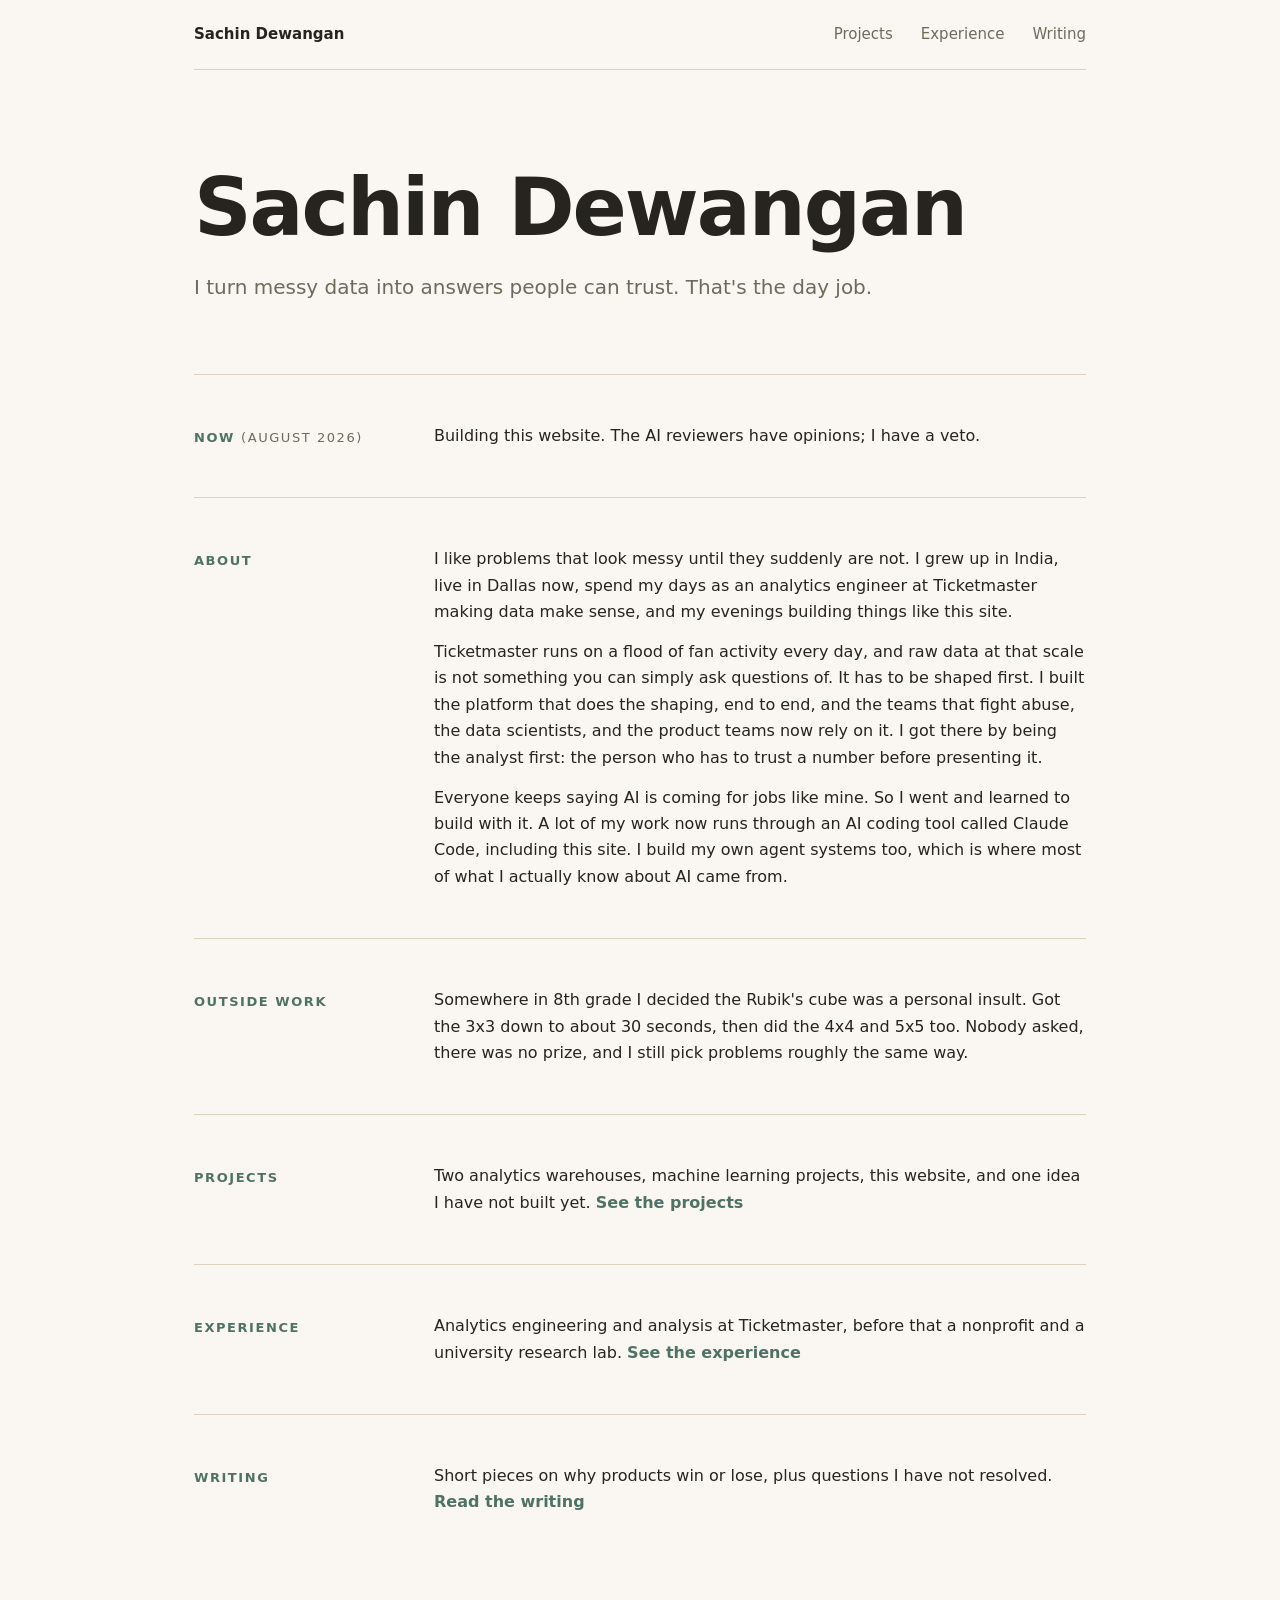
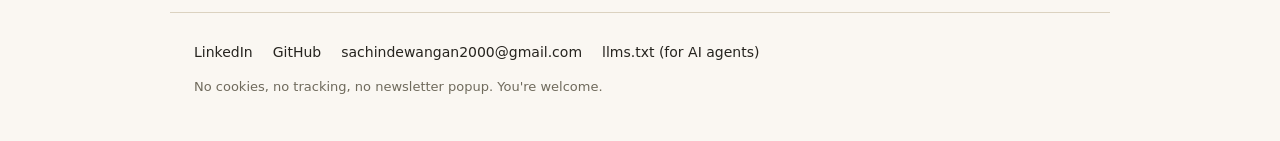
==== index.html @ 965a37d4 "Personal website: hand-written HTML and CSS Four pages, one stylesheet, no frameworks, no build step" ====
<!DOCTYPE html>
<html lang="en">
<head>
  <meta charset="UTF-8">
  <meta name="viewport" content="width=device-width, initial-scale=1.0">
  <title>Sachin Dewangan · Analytics Engineer</title>
  <meta name="description" content="Sachin Dewangan, analytics engineer at Ticketmaster. I turn messy data into answers people can trust. Projects, experience, and writing.">
  <meta property="og:title" content="Sachin Dewangan · Analytics Engineer">
  <meta property="og:description" content="I turn messy data into answers people can trust. Projects, experience, and writing.">
  <meta property="og:type" content="website">
  <meta property="og:url" content="https://sachindew27.github.io/">
  <link rel="canonical" href="https://sachindew27.github.io/">
  <meta name="twitter:card" content="summary">
  <link rel="stylesheet" href="styles/reset.css">
  <link rel="stylesheet" href="styles/variants/swisoft.css">
</head>
<body>

  <header class="site-header">
    <nav class="site-nav" aria-label="main">
      <a class="nav-home" href="index.html">Sachin Dewangan</a>
      <a href="projects.html">Projects</a>
      <a href="experience.html">Experience</a>
      <a href="writing.html">Writing</a>
    </nav>
  </header>

  <main class="page page-home">

    <section class="hero">
      <h1 class="hero-name">Sachin Dewangan</h1>
      <p class="hero-tagline">I turn messy data into answers people can trust.
        That's the day job.</p>
    </section>

    <section class="now">
      <h2>Now <span class="now-date">(August 2026)</span></h2>
      <p>Building this website. The AI reviewers have opinions; I have a veto.</p>
    </section>

    <section class="about">
      <h2>About</h2>
      <div class="front">
        <p>I like problems that look messy until they suddenly are not. I grew up in
          India, live in Dallas now, spend my days as an analytics engineer at
          Ticketmaster making data make sense, and my evenings building things like this
          site.</p>
        <p>Ticketmaster runs on a flood of fan activity every day, and raw data at that
          scale is not something you can simply ask questions of. It has to be shaped
          first. I built the platform that does the shaping, end to end, and the teams
          that fight abuse, the data scientists, and the product teams now rely on it. I
          got there by being the analyst first: the person who has to trust a number
          before presenting it.</p>
        <p>Everyone keeps saying AI is coming for jobs like mine. So I went and learned
          to build with it. A lot of my work now runs through an AI coding tool called
          Claude Code, including this site. I build my own agent systems too, which is
          where most of what I actually know about AI came from.</p>
      </div>
    </section>

    <section class="interests">
      <h2>Outside work</h2>
      <article class="interest cubes">
        <p>Somewhere in 8th grade I decided the Rubik's cube was a personal insult. Got
          the 3x3 down to about 30 seconds, then did the 4x4 and 5x5 too. Nobody asked,
          there was no prize, and I still pick problems roughly the same way.</p>
      </article>
    </section>

    <section class="teaser">
      <h2>Projects</h2>
      <p>Two analytics warehouses, machine learning projects, this website, and one idea
        I have not built yet. <a href="projects.html">See the projects</a></p>
    </section>

    <section class="teaser">
      <h2>Experience</h2>
      <p>Analytics engineering and analysis at Ticketmaster, before that a nonprofit
        and a university research lab. <a href="experience.html">See the experience</a></p>
    </section>

    <section class="teaser">
      <h2>Writing</h2>
      <p>Short pieces on why products win or lose, plus questions I have not resolved.
        <a href="writing.html">Read the writing</a></p>
    </section>

  </main>

  <footer class="site-footer">
    <p class="links">
      <a href="https://linkedin.com/in/sachindewangan" target="_blank" rel="noopener noreferrer">LinkedIn</a>
      <a href="https://github.com/sachindew27" target="_blank" rel="noopener noreferrer">GitHub</a>
      <a href="mailto:sachindewangan2000@gmail.com">sachindewangan2000@gmail.com</a>
      <a href="llms.txt" target="_blank" rel="noopener noreferrer">llms.txt (for AI agents)</a>
    </p>
    <p class="quip">No cookies, no tracking, no newsletter popup. You're welcome.</p>
  </footer>

</body>
</html>
---- styles/variants/swisoft.css ----
:root {
  --paper: #faf7f2;  --ink: #26241f;  --ink-soft: #6f6a5c;  --accent: #4f7267;  --hairline: #dbd2c0;  --panel: #f2ecdf;
  --step-0: 1rem;
  --step-1: 1.25rem;
  --step-3: 1.953rem;

  --font: "Avenir Next", Avenir, "Helvetica Neue", Seravek, system-ui, sans-serif;
}

body {
  font-family: var(--font);
  font-size: var(--step-0);
  line-height: 1.65;
  color: var(--ink);
  background: var(--paper);
}

.page, .site-header, .site-footer {
  max-width: 940px;
  margin-inline: auto;
  padding-inline: 24px;
}

.site-nav {
  display: flex;
  flex-wrap: wrap;
  gap: 28px;
  padding-block: 22px;
  border-bottom: 1px solid var(--hairline);
  font-size: 0.9375rem;
  font-weight: 500;
}
.site-nav a { color: var(--ink-soft); text-decoration: none; transition: color 150ms ease; }
.site-nav a:hover, .site-nav a[aria-current="page"] { color: var(--accent); }
.site-nav .nav-home { color: var(--ink); font-weight: 700; margin-right: auto; }

.hero { padding-block: 96px 72px; }
.hero-name {
  font-size: min(clamp(2.1rem, 7vw, 5rem), calc((100vw - 48px) / 8.6));
  font-weight: 700;
  line-height: 1.04;
  letter-spacing: -0.025em;
  white-space: nowrap;
}
.hero-tagline {
  margin-top: 24px;
  font-size: var(--step-1);
  max-width: 36ch;
  line-height: 1.45;
  color: var(--ink-soft);
}

.page-home section:not(.hero), .card, .projects-head {
  border-top: 1px solid var(--hairline);
  padding-block: 48px;
}
@media (min-width: 640px) {
  .page-home section:not(.hero), .card, .projects-head {
    display: grid;
    grid-template-columns: 200px 1fr;
    column-gap: 40px;
    align-items: start;  }
  .page-home section:not(.hero) > *:not(h2),
  .card > *:not(h2),
  .projects-head > *:not(h1) { grid-column: 2; }
}

.page-home section h2 {
  font-size: 0.8125rem;
  text-transform: uppercase;
  letter-spacing: 0.12em;
  font-weight: 700;
  color: var(--accent);
  padding-top: 4px;
}
.now-date { color: var(--ink-soft); font-weight: 400; }

.page p { max-width: 65ch; }
.page p + p { margin-top: 0.85em; }
.page a { color: var(--accent); text-decoration: none; transition: color 150ms ease; }
.page a:hover { text-decoration: underline; text-underline-offset: 3px; }

.teaser p a { font-weight: 600; white-space: nowrap; }
.writing-list { list-style: none; padding: 0; margin-top: 14px; }
.writing-list li { margin: 8px 0; font-size: var(--step-1); font-weight: 600; }
.writing-intro { color: var(--ink-soft); }

@media (min-width: 640px) {
  .page-experience .card > h2 { grid-column: 2; grid-row: 1; }
  .page-experience .card > .card-status { grid-column: 1; grid-row: 1; padding-top: 6px; }
}
.page-experience .card { padding-block: 40px; }
.page-experience .card h2 { line-height: 1.35; margin-bottom: 10px; }
.page-experience .card-status { line-height: 1.5; margin-bottom: 0; }

.projects-head h1 {
  font-size: var(--step-3);
  font-weight: 700;
  letter-spacing: -0.01em;
}
.projects-intro { color: var(--ink-soft); }
.card h2 { font-size: var(--step-1); font-weight: 700; line-height: 1.3; margin-bottom: 10px; }
.card-status {
  color: var(--ink-soft);
  font-size: 0.8125rem;
  text-transform: uppercase;
  letter-spacing: 0.08em;
  margin-bottom: 12px;
}
.card-status a { color: var(--ink-soft); text-decoration: underline; text-underline-offset: 3px; }
.card-status a:hover { color: var(--accent); }
.cta { font-weight: 600; }

details.depth { margin-top: 20px; }
details.depth summary {
  display: inline-block;
  font-size: 0.8125rem;
  font-weight: 700;
  text-transform: uppercase;
  letter-spacing: 0.1em;
  color: var(--accent);
  list-style: none;
  transition: transform 150ms ease;
}
details.depth summary:hover { transform: translateX(2px); }
details.depth summary::before { content: "+ "; }
details.depth[open] summary::before { content: "\2212 "; }
details.depth[open] {
  background: var(--panel);
  border-radius: 12px;
  padding: 14px 18px 16px;
  margin-top: 6px;
  margin-inline: -18px;
}
details.depth[open] summary { margin-bottom: 10px; }
.stack { color: var(--ink-soft); font-size: 0.9375rem; }

.site-footer {
  border-top: 1px solid var(--hairline);
  margin-top: 48px;
  padding-block: 28px 44px;
  font-size: 0.875rem;
}
.site-footer .links { display: flex; flex-wrap: wrap; gap: 20px; }
.site-footer a { color: var(--ink); text-decoration: none; }
.site-footer a:hover { color: var(--accent); }
.site-footer .quip { color: var(--ink-soft); margin-top: 12px; font-size: 0.8125rem; }

@media (max-width: 639px) {
  .hero { padding-block: 64px 48px; }
  .page-home section:not(.hero), .card, .projects-head { padding-block: 32px; }
  .page-home section h2 { margin-bottom: 12px; }
  .site-nav { gap: 18px; }
  .site-nav .nav-home { flex-basis: 100%; margin-right: 0; }
}
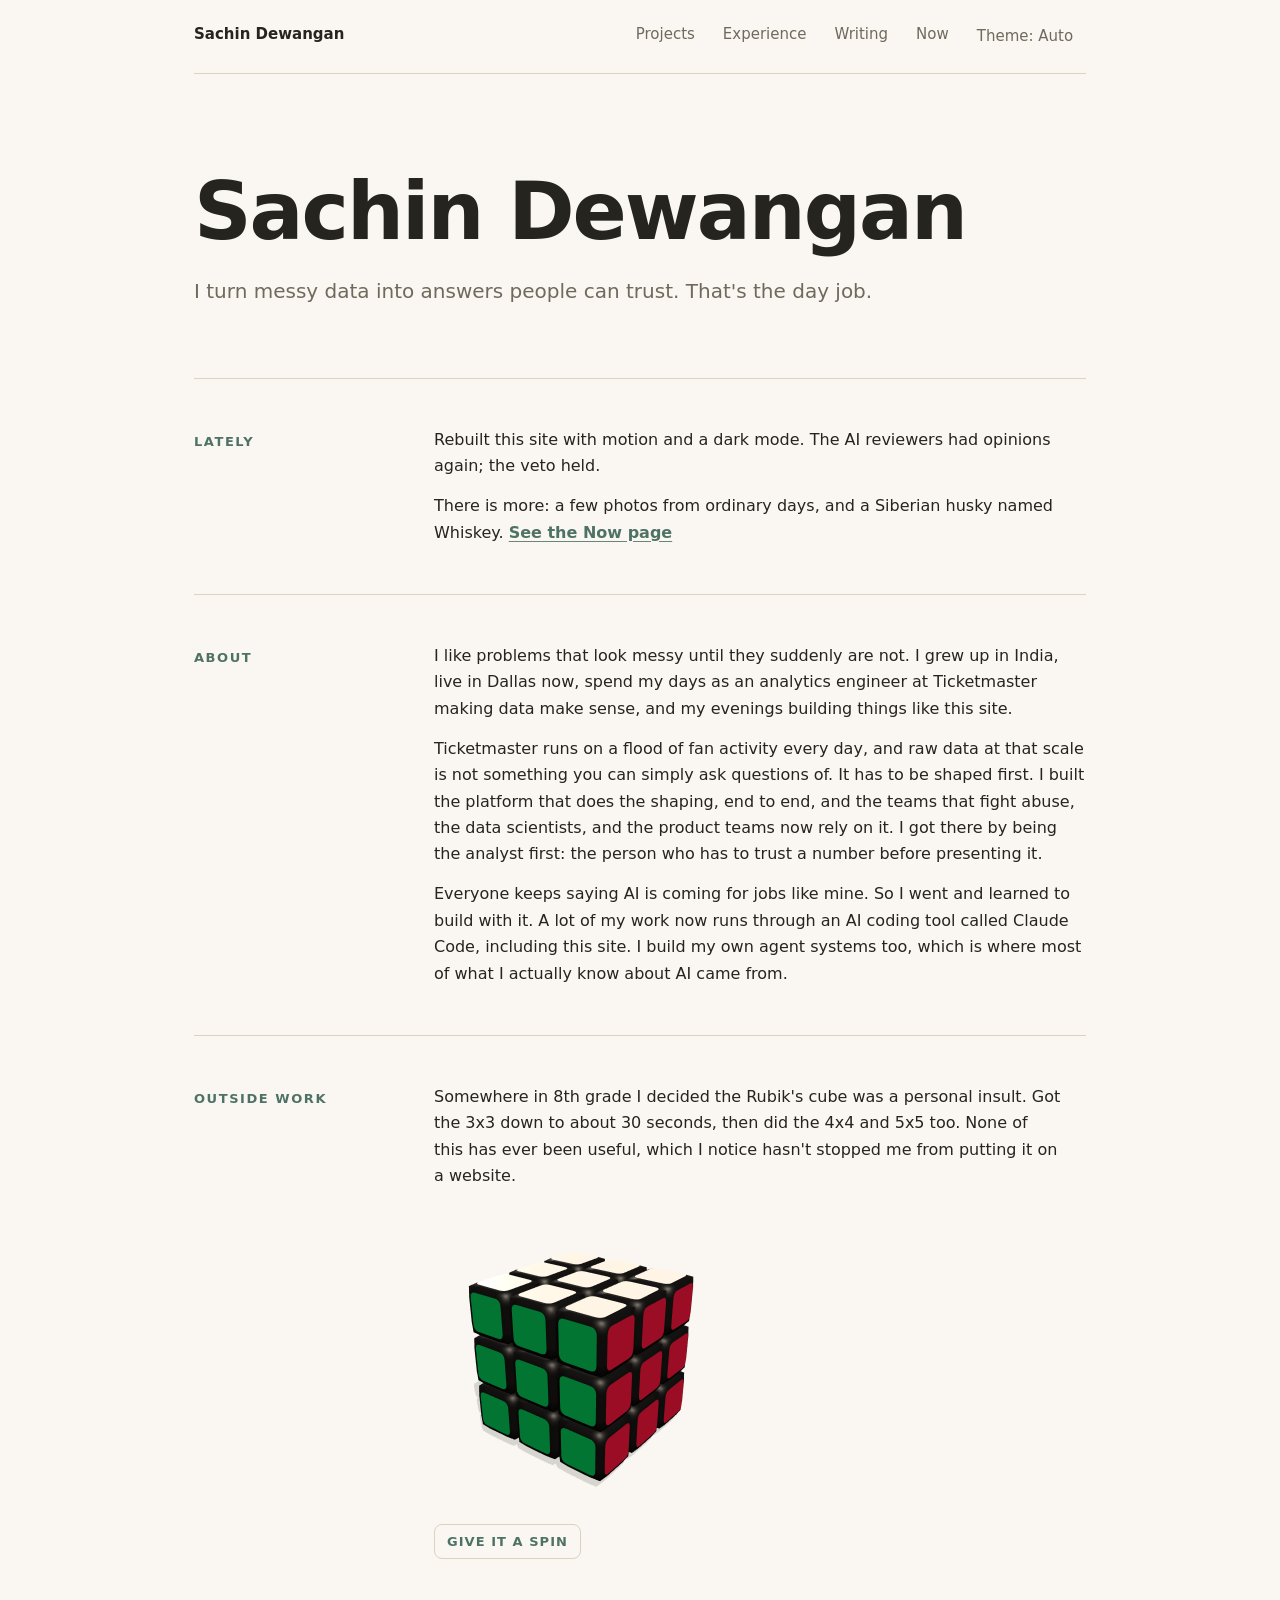
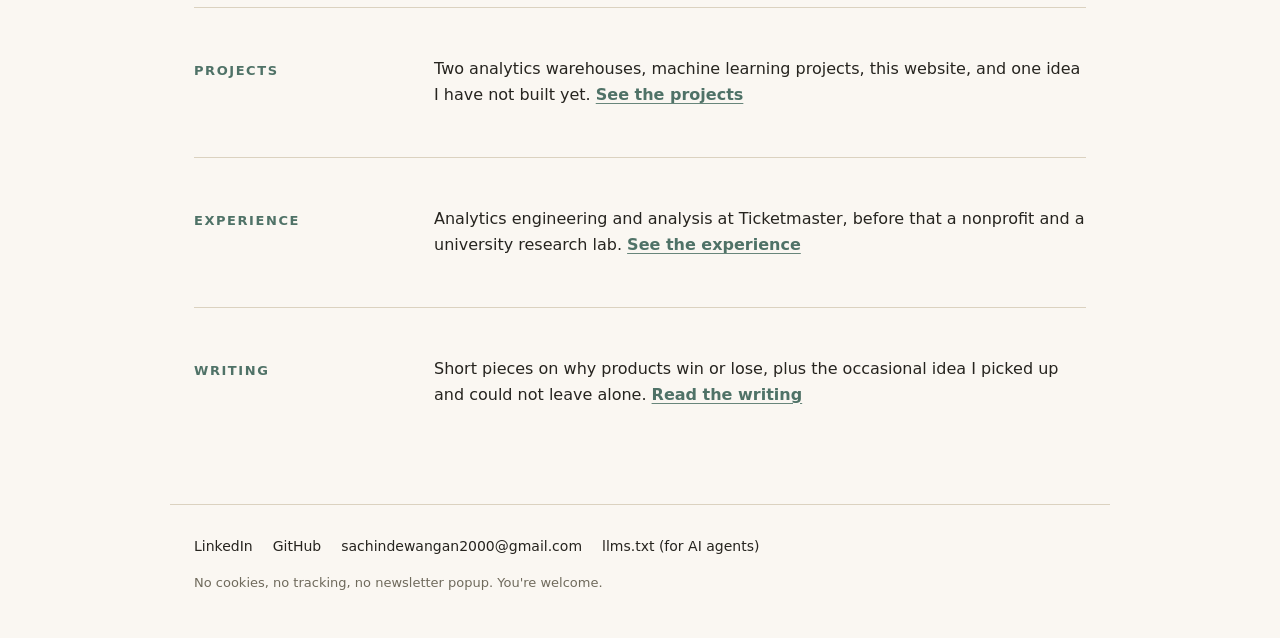
==== commit dd9889d8: "v2: motion, dark mode with a switch, a Now page, one note, and a cube that wakes on request" ====
--- a/index.html
+++ b/index.html
@@ -3,6 +3,7 @@
 <head>
   <meta charset="UTF-8">
   <meta name="viewport" content="width=device-width, initial-scale=1.0">
+  <meta name="color-scheme" content="light dark">
   <title>Sachin Dewangan · Analytics Engineer</title>
   <meta name="description" content="Sachin Dewangan, analytics engineer at Ticketmaster. I turn messy data into answers people can trust. Projects, experience, and writing.">
   <meta property="og:title" content="Sachin Dewangan · Analytics Engineer">
@@ -11,10 +12,20 @@
   <meta property="og:url" content="https://sachindew27.github.io/">
   <link rel="canonical" href="https://sachindew27.github.io/">
   <meta name="twitter:card" content="summary">
+  <script>
+  (function () {
+    try {
+      var t = localStorage.getItem('theme');
+      if (t === 'light' || t === 'dark') document.documentElement.setAttribute('data-theme', t);
+    } catch (e) {}
+  })();
+  </script>
   <link rel="stylesheet" href="styles/reset.css">
   <link rel="stylesheet" href="styles/variants/swisoft.css">
 </head>
 <body>
+
+  <a class="skip-link" href="#main">Skip to content</a>
 
   <header class="site-header">
     <nav class="site-nav" aria-label="main">
@@ -22,10 +33,45 @@
       <a href="projects.html">Projects</a>
       <a href="experience.html">Experience</a>
       <a href="writing.html">Writing</a>
+      <a href="now.html">Now</a>
+      <button class="theme-toggle" type="button" hidden>Theme:&nbsp;<span class="theme-word">Auto</span></button>
     </nav>
+    <span class="visually-hidden" role="status" id="theme-status"></span>
   </header>
 
-  <main class="page page-home">
+  <script>
+  (function () {
+    var doc = document.documentElement;
+    var btn = document.querySelector('.theme-toggle');
+    if (!btn) return;
+    var word = btn.querySelector('.theme-word');
+    var status = document.getElementById('theme-status');
+    function current() {
+      var t = doc.getAttribute('data-theme');
+      return t === 'light' || t === 'dark' ? t : null;
+    }
+    function paint(t) {
+      word.textContent = t === 'dark' ? 'Dark' : t === 'light' ? 'Light' : 'Auto';
+    }
+    function apply(t) {
+      if (t) { doc.setAttribute('data-theme', t); } else { doc.removeAttribute('data-theme'); }
+      try { t ? localStorage.setItem('theme', t) : localStorage.removeItem('theme'); } catch (e) {}
+      paint(t);
+      if (status) status.textContent = 'Theme: ' + (t || 'auto, follows your device');
+    }
+    paint(current());
+    btn.hidden = false;
+    btn.addEventListener('click', function () {
+      var t = current();
+      var dark = matchMedia('(prefers-color-scheme: dark)').matches;
+      var opp = dark ? 'light' : 'dark';
+      var same = dark ? 'dark' : 'light';
+      apply(t === null ? opp : t === opp ? same : null);
+    });
+  })();
+  </script>
+
+  <main id="main" class="page page-home">
 
     <section class="hero">
       <h1 class="hero-name">Sachin Dewangan</h1>
@@ -33,9 +79,12 @@
         That's the day job.</p>
     </section>
 
-    <section class="now">
-      <h2>Now <span class="now-date">(August 2026)</span></h2>
-      <p>Building this website. The AI reviewers have opinions; I have a veto.</p>
+    <section class="now teaser">
+      <h2>Lately</h2>
+      <p>Rebuilt this site with motion and a dark mode. The AI reviewers had opinions
+        again; the veto held.</p>
+      <p>There is more: a few photos from ordinary days, and a Siberian husky
+        named Whiskey. <a href="now.html">See the Now page</a></p>
     </section>
 
     <section class="about">
@@ -62,9 +111,200 @@
       <h2>Outside work</h2>
       <article class="interest cubes">
         <p>Somewhere in 8th grade I decided the Rubik's cube was a personal insult. Got
-          the 3x3 down to about 30 seconds, then did the 4x4 and 5x5 too. Nobody asked,
-          there was no prize, and I still pick problems roughly the same way.</p>
+          the 3x3 down to about 30 seconds, then did the 4x4 and 5x5 too. None of this has ever been useful, which I notice hasn't stopped me from putting it on a website.</p>
+        <div class="cube-slot" id="cube-slot">
+          <img class="cube-poster" src="img/cube-poster.png" width="600" height="600"
+               loading="lazy" decoding="async" alt="">
+        </div>
+        <button class="cube-toggle" id="cube-toggle" type="button" hidden aria-expanded="false" aria-controls="cube-slot">Give it a spin</button>
+        <div class="cube-keys" id="cube-keys" hidden>
+          <div class="cube-keys-row" id="cube-keys-row"></div>
+          <p class="cube-keys-note">Shift reverses a turn. Click a key, press a new
+            one to rebind. <button class="cube-keys-reset" id="cube-keys-reset" type="button">Reset keys</button></p>
+        </div>
       </article>
+
+      <script>
+      (function () {
+        var slot = document.getElementById('cube-slot');
+        var btn = document.getElementById('cube-toggle');
+        if (!slot || !btn) return;
+        var poster = slot.querySelector('.cube-poster');
+        var keysWrap = document.getElementById('cube-keys');
+        var keysRow = document.getElementById('cube-keys-row');
+        var keysReset = document.getElementById('cube-keys-reset');
+        var GROW = 'Give it a spin';
+        var SHRINK = "That's enough cube";
+        var NO_GL = 'The cube needs WebGL 2, and this browser says no';
+        var api = null;
+        var loading = false;
+        var dead = false;
+        var big = false;
+        var listening = null;
+
+        function setBig(want) {
+          big = want;
+          slot.classList.toggle('is-big', big);
+          btn.setAttribute('aria-expanded', big ? 'true' : 'false');
+          btn.textContent = big ? SHRINK : GROW;
+          if (api) { if (big) { api.expand(); slot.focus({ preventScroll: true }); } else { api.collapse(); } }
+        }
+
+        var GLYPHS = { ArrowLeft: '←', ArrowRight: '→', ArrowUp: '↑', ArrowDown: '↓' };
+
+        function keyName(code) {
+          if (code === undefined || code === null) return '?';
+          if (GLYPHS[code]) return GLYPHS[code];
+          return String(code).replace(/^Key/, '').replace(/^Digit/, '');
+        }
+
+        function readBindings(K) {
+          var raw = {};
+          if (typeof K.getBindings === 'function') raw = K.getBindings();
+          else if (typeof K.get === 'function') raw = K.get();
+          var flat = {};
+          Object.keys(raw).forEach(function (k) {
+            var v = raw[k];
+            if (v && typeof v === 'object') {
+              Object.keys(v).forEach(function (id) { flat[id] = v[id]; });
+            } else {
+              flat[k] = v;
+            }
+          });
+          return flat;
+        }
+
+        function actionList(K) {
+          var raw = K.actions;
+          var out = [];
+          if (raw && typeof raw.forEach === 'function') {
+            raw.forEach(function (a) {
+              if (typeof a === 'string') {
+                out.push({ id: a, label: a });
+              } else if (a) {
+                var id = a.id || a.name || a.action;
+                out.push({ id: id, label: a.label || id });
+              }
+            });
+          } else if (raw) {
+            Object.keys(raw).forEach(function (k) {
+              var v = raw[k];
+              out.push({ id: k, label: typeof v === 'string' ? v : (v && v.label) || k });
+            });
+          }
+          return out;
+        }
+
+        function stopListening() {
+          if (listening === null) return;
+          document.removeEventListener('keydown', listening.onKey, true);
+          listening.chip.classList.remove('is-listening');
+          listening.kbd.textContent = listening.prev;
+          listening = null;
+        }
+
+        function flash(chip) {
+          chip.classList.add('is-clash');
+          setTimeout(function () { chip.classList.remove('is-clash'); }, 450);
+        }
+
+        function refocus(id) {
+          var kids = keysRow.children;
+          for (var i = 0; i < kids.length; i++) {
+            if (kids[i].getAttribute('data-action') === id) { kids[i].focus(); return; }
+          }
+        }
+
+        function listen(K, chip, kbd, id) {
+          var again = listening !== null && listening.chip === chip;
+          stopListening();
+          if (again) return;
+          function onKey(e) {
+            if (e.key === 'Tab') { stopListening(); return; }
+            e.preventDefault();
+            e.stopPropagation();
+            if (e.key === 'Escape') { stopListening(); return; }
+            if (e.key === 'Shift' || e.key === 'Control' || e.key === 'Alt' || e.key === 'Meta') return;
+            var accepted = typeof K.set === 'function' ? K.set(id, e.code) : false;
+            if (accepted === false) { flash(chip); return; }
+            stopListening();
+            renderChips(K);
+            refocus(id);
+          }
+          listening = { chip: chip, kbd: kbd, prev: kbd.textContent, onKey: onKey };
+          chip.classList.add('is-listening');
+          kbd.textContent = '...';
+          document.addEventListener('keydown', onKey, true);
+        }
+
+        function renderChips(K) {
+          var bound = readBindings(K);
+          keysRow.replaceChildren();
+          actionList(K).forEach(function (a) {
+            var chip = document.createElement('button');
+            chip.type = 'button';
+            chip.className = 'cube-key';
+            chip.setAttribute('data-action', a.id);
+            var act = document.createElement('span');
+            act.className = 'cube-key-act';
+            act.textContent = a.label;
+            var kbd = document.createElement('kbd');
+            kbd.textContent = keyName(bound[a.id]);
+            chip.append(act, kbd);
+            chip.addEventListener('click', function () { listen(K, chip, kbd, a.id); });
+            keysRow.append(chip);
+          });
+        }
+
+        function showKeys() {
+          var K = api.keys;
+          if (K === undefined || K === null) return;
+          if (actionList(K).length === 0) return;
+          renderChips(K);
+          keysWrap.hidden = false;
+        }
+
+        function boot(res) {
+          loading = false;
+          if (res && res.ok) {
+            api = res;
+            slot.setAttribute('tabindex', '0');
+            slot.setAttribute('role', 'application');
+            slot.setAttribute('aria-label', 'Interactive Rubik\'s cube. Cube keys turn faces, arrow keys spin it, Escape shrinks it.');
+            slot.addEventListener('pointerdown', function () { slot.focus({ preventScroll: true }); });
+            setBig(true);
+            showKeys();
+            slot.focus({ preventScroll: true });
+          } else {
+            dead = true;
+            btn.textContent = NO_GL;
+            btn.disabled = true;
+          }
+        }
+
+        function wake() {
+          if (dead || loading) return;
+          if (api) { setBig(big === false); return; }
+          loading = true;
+          btn.textContent = 'Waking the cube';
+          import('./js/cube.js').then(function (mod) {
+            return mod.initCube(slot);
+          }).then(boot, function () { boot(null); });
+        }
+
+        btn.addEventListener('click', wake);
+        if (poster) poster.addEventListener('click', wake);
+        keysReset.addEventListener('click', function () {
+          stopListening();
+          var K = api === null ? null : api.keys;
+          if (K && typeof K.reset === 'function') { K.reset(); renderChips(K); }
+        });
+        document.addEventListener('keydown', function (e) {
+          if (e.key === 'Escape' && big) setBig(false);
+        });
+        btn.hidden = false;
+      })();
+      </script>
     </section>
 
     <section class="teaser">
@@ -81,7 +321,7 @@
 
     <section class="teaser">
       <h2>Writing</h2>
-      <p>Short pieces on why products win or lose, plus questions I have not resolved.
+      <p>Short pieces on why products win or lose, plus the occasional idea I picked up and could not leave alone.
         <a href="writing.html">Read the writing</a></p>
     </section>
 
--- a/styles/variants/swisoft.css
+++ b/styles/variants/swisoft.css
@@ -1,11 +1,32 @@
 :root {
-  --paper: #faf7f2;  --ink: #26241f;  --ink-soft: #6f6a5c;  --accent: #4f7267;  --hairline: #dbd2c0;  --panel: #f2ecdf;
-  --step-0: 1rem;
-  --step-1: 1.25rem;
-  --step-3: 1.953rem;
+  color-scheme: light dark;
+  --paper: #faf7f2;  --ink: #26241f;  --ink-soft: #6f6a5c;  --accent: #4f7267;  --hairline: #dbd2c0;  --panel: #f2ecdf;  --underline: #4f7267D9;
+  --step--1: 0.8125rem;  --step-0s: 0.9375rem;  --step-0: 1rem;  --step-1: 1.25rem;  --step-3: 1.953rem;
+  --gutter: 24px;
+  --rail: 200px;
+  --rail-gap: 40px;
+  --section-pad: 48px;  --hero-pad: 96px 72px;  --panel-pull: 18px;
+  --ease-out: cubic-bezier(0.25, 0.46, 0.45, 0.94);
 
   --font: "Avenir Next", Avenir, "Helvetica Neue", Seravek, system-ui, sans-serif;
 }
+
+@media (prefers-color-scheme: dark) {
+  :root:not([data-theme="light"]) {
+    --paper: #1C1917;    --ink: #ECE6DA;    --ink-soft: #C9C2B2;    --accent: #7FA294;    --hairline: #332E27;    --panel: #26221C;    --underline: #7FA294D9;  }
+}
+
+:root[data-theme="dark"] {
+  color-scheme: dark;
+  --paper: #1C1917;
+  --ink: #ECE6DA;
+  --ink-soft: #C9C2B2;
+  --accent: #7FA294;
+  --hairline: #332E27;
+  --panel: #26221C;
+  --underline: #7FA294D9;
+}
+:root[data-theme="light"] { color-scheme: light; }
 
 body {
   font-family: var(--font);
@@ -18,7 +39,52 @@
 .page, .site-header, .site-footer {
   max-width: 940px;
   margin-inline: auto;
-  padding-inline: 24px;
+  padding-inline: var(--gutter);
+}
+
+.page p { max-width: 65ch; text-wrap: pretty; }
+.page p + p { margin-top: 0.85em; }
+h1, h2, .hero-tagline { text-wrap: balance; }
+
+.page a {
+  color: var(--accent);
+  text-decoration: none;
+  transition: color 150ms var(--ease-out), text-decoration-color 150ms var(--ease-out);
+}
+.page a:hover { text-decoration: underline; text-underline-offset: 3px; }
+.page p a {
+  text-decoration: underline;
+  text-decoration-color: var(--underline);
+  text-underline-offset: 3px;
+}
+.page p a:hover,
+.page p a:focus-visible { text-decoration-color: var(--accent); }
+
+:focus-visible { outline: 2px solid var(--accent); outline-offset: 3px; }
+
+.visually-hidden,
+.skip-link {
+  position: absolute;
+  width: 1px;
+  height: 1px;
+  overflow: hidden;
+  clip-path: inset(50%);
+  white-space: nowrap;
+}
+.skip-link:focus {
+  width: auto;
+  height: auto;
+  clip-path: none;
+  white-space: normal;
+  top: 8px;
+  left: var(--gutter);
+  z-index: 10;
+  background: var(--ink);
+  color: var(--paper);
+  padding: 8px 14px;
+  border-radius: 8px;
+  font-weight: 600;
+  text-decoration: none;
 }
 
 .site-nav {
@@ -27,14 +93,37 @@
   gap: 28px;
   padding-block: 22px;
   border-bottom: 1px solid var(--hairline);
-  font-size: 0.9375rem;
+  font-size: var(--step-0s);
   font-weight: 500;
 }
-.site-nav a { color: var(--ink-soft); text-decoration: none; transition: color 150ms ease; }
+.site-nav a {
+  color: var(--ink-soft);
+  text-decoration: none;
+  transition: color 150ms var(--ease-out);
+}
 .site-nav a:hover, .site-nav a[aria-current="page"] { color: var(--accent); }
+.site-nav a[aria-current="page"] {
+  text-decoration: underline;
+  text-underline-offset: 3px;
+}
 .site-nav .nav-home { color: var(--ink); font-weight: 700; margin-right: auto; }
 
-.hero { padding-block: 96px 72px; }
+.theme-toggle {
+  background: none;
+  border: 0;
+  padding: 2px 0;
+  color: var(--ink-soft);
+  font-size: var(--step-0s);
+  font-weight: 500;
+  cursor: pointer;
+  transition: color 150ms var(--ease-out);}
+.theme-toggle:hover { color: var(--accent); }
+.theme-toggle .theme-word {
+  display: inline-block;
+  min-inline-size: 5ch;  text-align: left;
+}
+
+.hero { padding-block: var(--hero-pad); }
 .hero-name {
   font-size: min(clamp(2.1rem, 7vw, 5rem), calc((100vw - 48px) / 8.6));
   font-weight: 700;
@@ -50,35 +139,32 @@
   color: var(--ink-soft);
 }
 
-.page-home section:not(.hero), .card, .projects-head {
+.page-home section:not(.hero), .page-now section:not(.projects-head),
+.card, .projects-head {
   border-top: 1px solid var(--hairline);
-  padding-block: 48px;
+  padding-block: var(--section-pad);
 }
 @media (min-width: 640px) {
-  .page-home section:not(.hero), .card, .projects-head {
+  .page-home section:not(.hero), .page-now section:not(.projects-head),
+  .card, .projects-head {
     display: grid;
-    grid-template-columns: 200px 1fr;
-    column-gap: 40px;
+    grid-template-columns: var(--rail) 1fr;
+    column-gap: var(--rail-gap);
     align-items: start;  }
   .page-home section:not(.hero) > *:not(h2),
+  .page-now section:not(.projects-head) > *:not(h2),
   .card > *:not(h2),
-  .projects-head > *:not(h1) { grid-column: 2; }
-}
-
-.page-home section h2 {
-  font-size: 0.8125rem;
+  .projects-head > *:not(h1):not(h2) { grid-column: 2; }
+}
+
+.page-home section h2, .page-now section h2 {
+  font-size: var(--step--1);
   text-transform: uppercase;
   letter-spacing: 0.12em;
   font-weight: 700;
   color: var(--accent);
   padding-top: 4px;
 }
-.now-date { color: var(--ink-soft); font-weight: 400; }
-
-.page p { max-width: 65ch; }
-.page p + p { margin-top: 0.85em; }
-.page a { color: var(--accent); text-decoration: none; transition: color 150ms ease; }
-.page a:hover { text-decoration: underline; text-underline-offset: 3px; }
 
 .teaser p a { font-weight: 600; white-space: nowrap; }
 .writing-list { list-style: none; padding: 0; margin-top: 14px; }
@@ -93,7 +179,8 @@
 .page-experience .card h2 { line-height: 1.35; margin-bottom: 10px; }
 .page-experience .card-status { line-height: 1.5; margin-bottom: 0; }
 
-.projects-head h1 {
+.projects-head h1,
+.projects-head h2 {
   font-size: var(--step-3);
   font-weight: 700;
   letter-spacing: -0.01em;
@@ -102,38 +189,172 @@
 .card h2 { font-size: var(--step-1); font-weight: 700; line-height: 1.3; margin-bottom: 10px; }
 .card-status {
   color: var(--ink-soft);
-  font-size: 0.8125rem;
+  font-size: var(--step--1);
   text-transform: uppercase;
   letter-spacing: 0.08em;
   margin-bottom: 12px;
-}
-.card-status a { color: var(--ink-soft); text-decoration: underline; text-underline-offset: 3px; }
+  font-variant-numeric: tabular-nums;}
+.card-status a {
+  color: var(--ink-soft);
+  text-decoration: underline;
+  text-decoration-color: currentColor;
+  text-underline-offset: 3px;
+  transition: color 150ms var(--ease-out);
+}
 .card-status a:hover { color: var(--accent); }
 .cta { font-weight: 600; }
+
+.piece-back {
+  margin-block: 20px 4px;
+  font-size: var(--step--1);
+  text-transform: uppercase;
+  letter-spacing: 0.1em;
+  font-weight: 700;
+}
+.standfirst {
+  color: var(--ink-soft);
+  font-size: var(--step-1);
+  line-height: 1.45;
+  max-width: 46ch;
+}
+.piece-note {
+  margin-top: 28px;
+  color: var(--ink-soft);
+  font-size: var(--step--1);
+}
+.piece-end { margin-top: 16px; }
 
 details.depth { margin-top: 20px; }
 details.depth summary {
   display: inline-block;
-  font-size: 0.8125rem;
+  font-size: var(--step--1);
   font-weight: 700;
   text-transform: uppercase;
   letter-spacing: 0.1em;
   color: var(--accent);
   list-style: none;
-  transition: transform 150ms ease;
-}
-details.depth summary:hover { transform: translateX(2px); }
+  padding-block: 2px;}
 details.depth summary::before { content: "+ "; }
 details.depth[open] summary::before { content: "\2212 "; }
 details.depth[open] {
   background: var(--panel);
   border-radius: 12px;
-  padding: 14px 18px 16px;
+  padding: 14px var(--panel-pull) 16px;
   margin-top: 6px;
-  margin-inline: -18px;
+  margin-inline: calc(-1 * var(--panel-pull));
 }
 details.depth[open] summary { margin-bottom: 10px; }
-.stack { color: var(--ink-soft); font-size: 0.9375rem; }
+.stack { color: var(--ink-soft); font-size: var(--step-0s); }
+
+details.depth::details-content {
+  opacity: 0;
+  transition: opacity 200ms var(--ease-out),
+              content-visibility 200ms var(--ease-out) allow-discrete;
+}
+details.depth[open]::details-content {
+  opacity: 1;
+  transition: opacity 250ms var(--ease-out),
+              content-visibility 250ms var(--ease-out) allow-discrete;
+}
+
+.cube-slot {
+  position: relative;
+  max-width: 300px;
+  aspect-ratio: 1 / 1;
+  margin-top: 20px;
+  touch-action: pan-y;
+}
+.cube-slot.is-big { max-width: min(80vw, 560px); }
+.cube-slot svg, .cube-slot canvas, .cube-slot img { display: block; width: 100%; height: 100%; }
+.cube-slot:focus-visible {
+  outline: 2px solid var(--accent);
+  outline-offset: 4px;
+  border-radius: 12px;
+}
+@media (prefers-reduced-motion: no-preference) {
+  .cube-slot { transition: max-width 340ms var(--ease-out); }
+}
+
+.cube-toggle {
+  margin-top: 14px;
+  font-size: var(--step--1);
+  font-weight: 700;
+  text-transform: uppercase;
+  letter-spacing: 0.08em;
+  color: var(--accent);
+  background: none;
+  border: 1px solid var(--hairline);
+  border-radius: 8px;
+  padding: 6px 12px;
+  cursor: pointer;
+  transition: border-color 150ms var(--ease-out);
+}
+.cube-toggle:hover { border-color: var(--accent); }
+.cube-toggle:disabled {
+  color: var(--ink-soft);
+  border-color: var(--hairline);
+  cursor: default;
+  text-transform: none;
+  letter-spacing: normal;
+}
+
+.cube-keys { margin-top: 12px; }
+.cube-keys-row { display: flex; flex-wrap: wrap; gap: 8px; }
+.cube-key {
+  display: inline-flex;
+  align-items: baseline;
+  gap: 6px;
+  font-size: var(--step--1);
+  color: var(--ink-soft);
+  background: none;
+  border: 1px solid var(--hairline);
+  border-radius: 8px;
+  padding: 4px 10px;
+  cursor: pointer;
+  transition: border-color 150ms var(--ease-out), color 150ms var(--ease-out),
+              background-color 150ms var(--ease-out);
+}
+.cube-key:hover { border-color: var(--accent); color: var(--accent); }
+.cube-key kbd {
+  font-family: inherit;
+  font-weight: 700;
+  text-transform: uppercase;
+  color: var(--ink);
+}
+.cube-key.is-listening,
+.cube-key.is-listening kbd { color: var(--accent); }
+.cube-key.is-listening { border-color: var(--accent); }
+.cube-key.is-clash { border-color: var(--accent); background: var(--panel); }
+.cube-keys-note {
+  margin-top: 10px;
+  font-size: var(--step--1);
+  color: var(--ink-soft);
+}
+.cube-keys-reset {
+  background: none;
+  border: 0;
+  padding: 2px 0;
+  font-size: var(--step--1);
+  font-weight: 700;
+  text-transform: uppercase;
+  letter-spacing: 0.08em;
+  color: var(--accent);
+  cursor: pointer;
+}
+
+.photo-grid {
+  display: grid;
+  grid-template-columns: 1fr 1fr;
+  gap: 14px;
+  align-items: start;
+}
+.photo-grid .photo-wide { grid-column: 1 / -1; }
+.photo-grid img { width: 100%; height: auto; border-radius: 12px; }
+.photo-grid figcaption {
+  margin-top: 6px;
+  font-size: var(--step--1);
+  color: var(--ink-soft);
+}
 
 .site-footer {
   border-top: 1px solid var(--hairline);
@@ -142,14 +363,36 @@
   font-size: 0.875rem;
 }
 .site-footer .links { display: flex; flex-wrap: wrap; gap: 20px; }
-.site-footer a { color: var(--ink); text-decoration: none; }
+.site-footer a {
+  color: var(--ink);
+  text-decoration: none;
+  padding-block: 2px;  transition: color 150ms var(--ease-out);
+}
 .site-footer a:hover { color: var(--accent); }
-.site-footer .quip { color: var(--ink-soft); margin-top: 12px; font-size: 0.8125rem; }
+.site-footer .quip { color: var(--ink-soft); margin-top: 12px; font-size: var(--step--1); }
+
+@view-transition {
+  navigation: auto;
+}
+
+@media (prefers-reduced-motion: no-preference) {
+
+  .site-header { view-transition-name: site-header; }
+
+  details.depth summary { transition: transform 150ms var(--ease-out); }
+  details.depth summary:hover { transform: translateX(2px); }
+
+  .theme-toggle { transition: color 150ms var(--ease-out), transform 100ms ease-out; }
+  .theme-toggle:active { transform: scale(0.97); }
+}
 
 @media (max-width: 639px) {
-  .hero { padding-block: 64px 48px; }
-  .page-home section:not(.hero), .card, .projects-head { padding-block: 32px; }
-  .page-home section h2 { margin-bottom: 12px; }
+  :root {
+    --section-pad: 32px;
+    --hero-pad: 64px 48px;
+  }
+  .page-home section h2, .page-now section h2 { margin-bottom: 12px; }
   .site-nav { gap: 18px; }
   .site-nav .nav-home { flex-basis: 100%; margin-right: 0; }
-}
+  .photo-grid { grid-template-columns: 1fr; }
+}
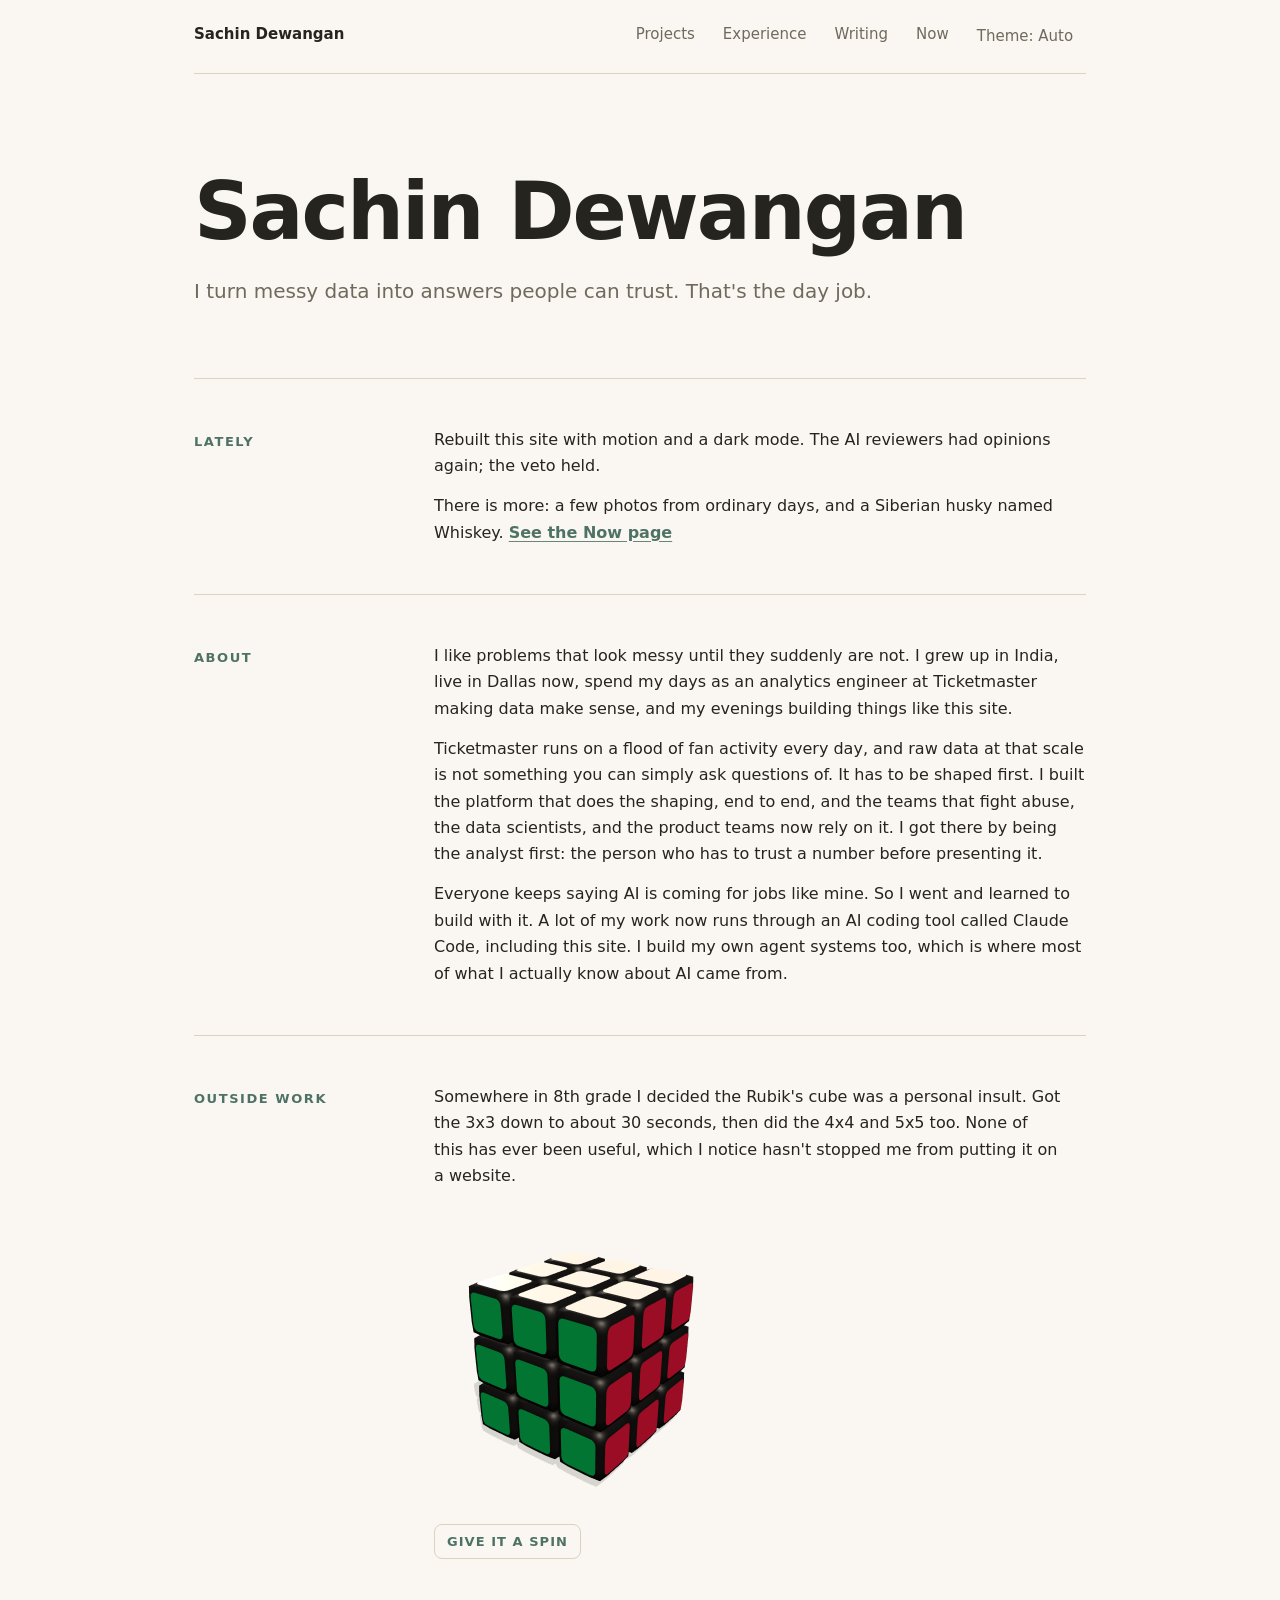
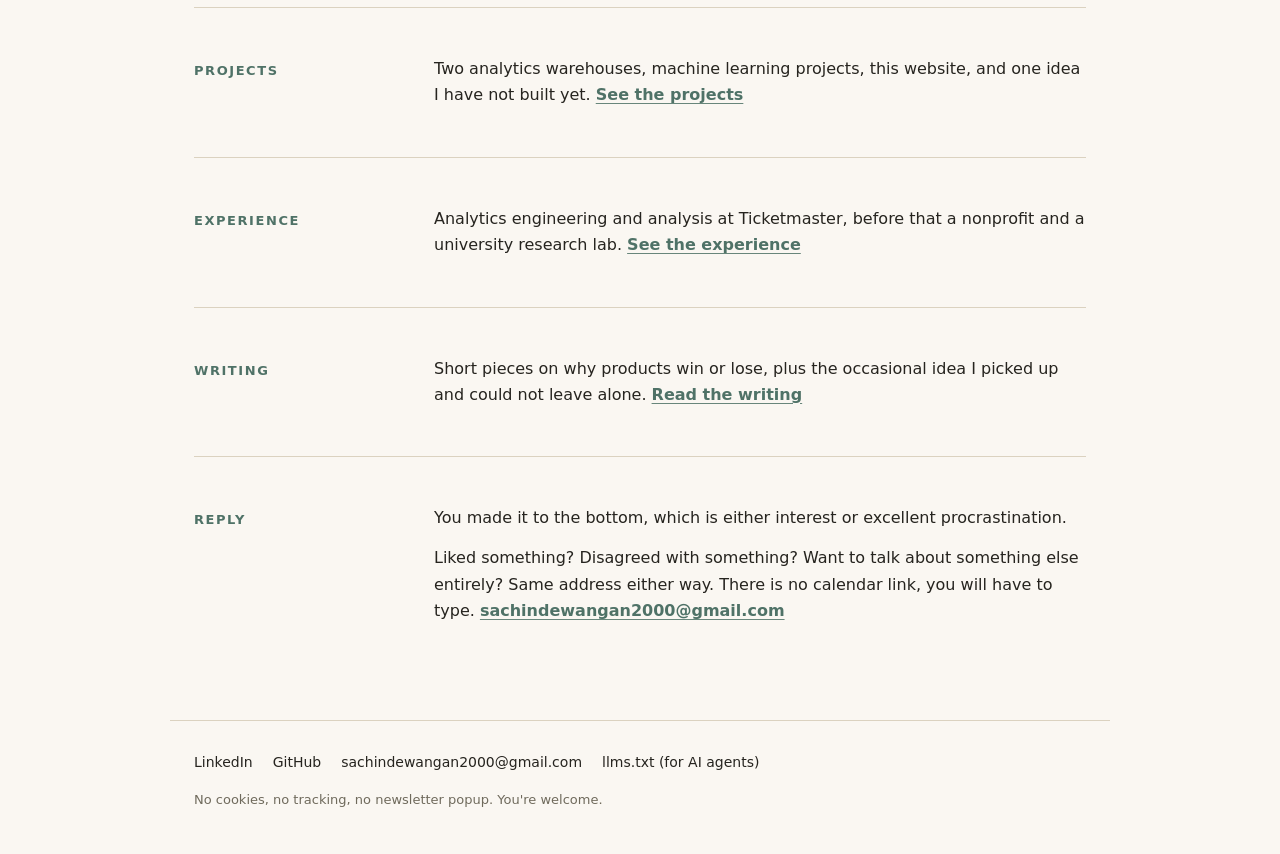
==== commit 5c089973: "Reply: an invitation where the work is, not where the CV is" ====
--- a/index.html
+++ b/index.html
@@ -325,6 +325,15 @@
         <a href="writing.html">Read the writing</a></p>
     </section>
 
+    <section class="teaser">
+      <h2>Reply</h2>
+      <p>You made it to the bottom, which is either interest or excellent
+        procrastination.</p>
+      <p>Liked something? Disagreed with something? Want to talk about something else
+        entirely? Same address either way. There is no calendar link, you will have to
+        type. <a href="mailto:sachindewangan2000@gmail.com?subject=From%20your%20site">sachindewangan2000@gmail.com</a></p>
+    </section>
+
   </main>
 
   <footer class="site-footer">
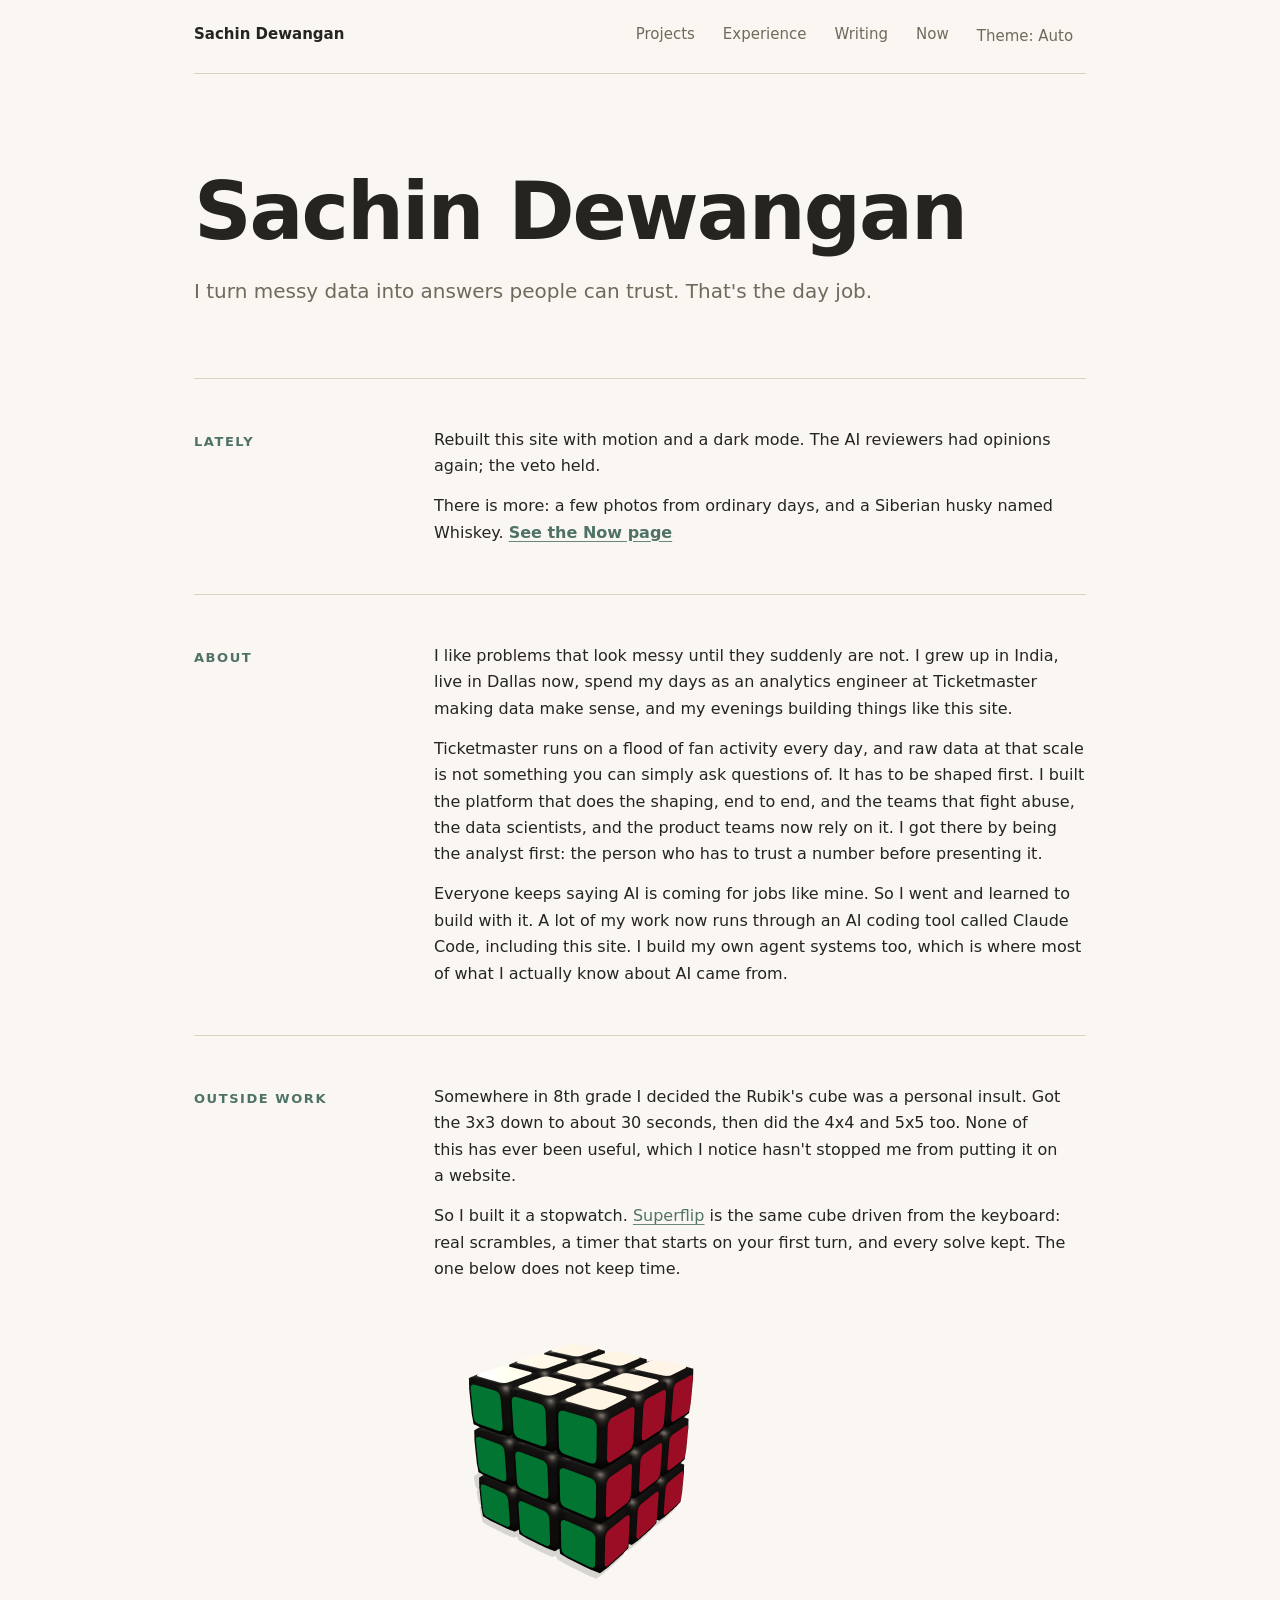
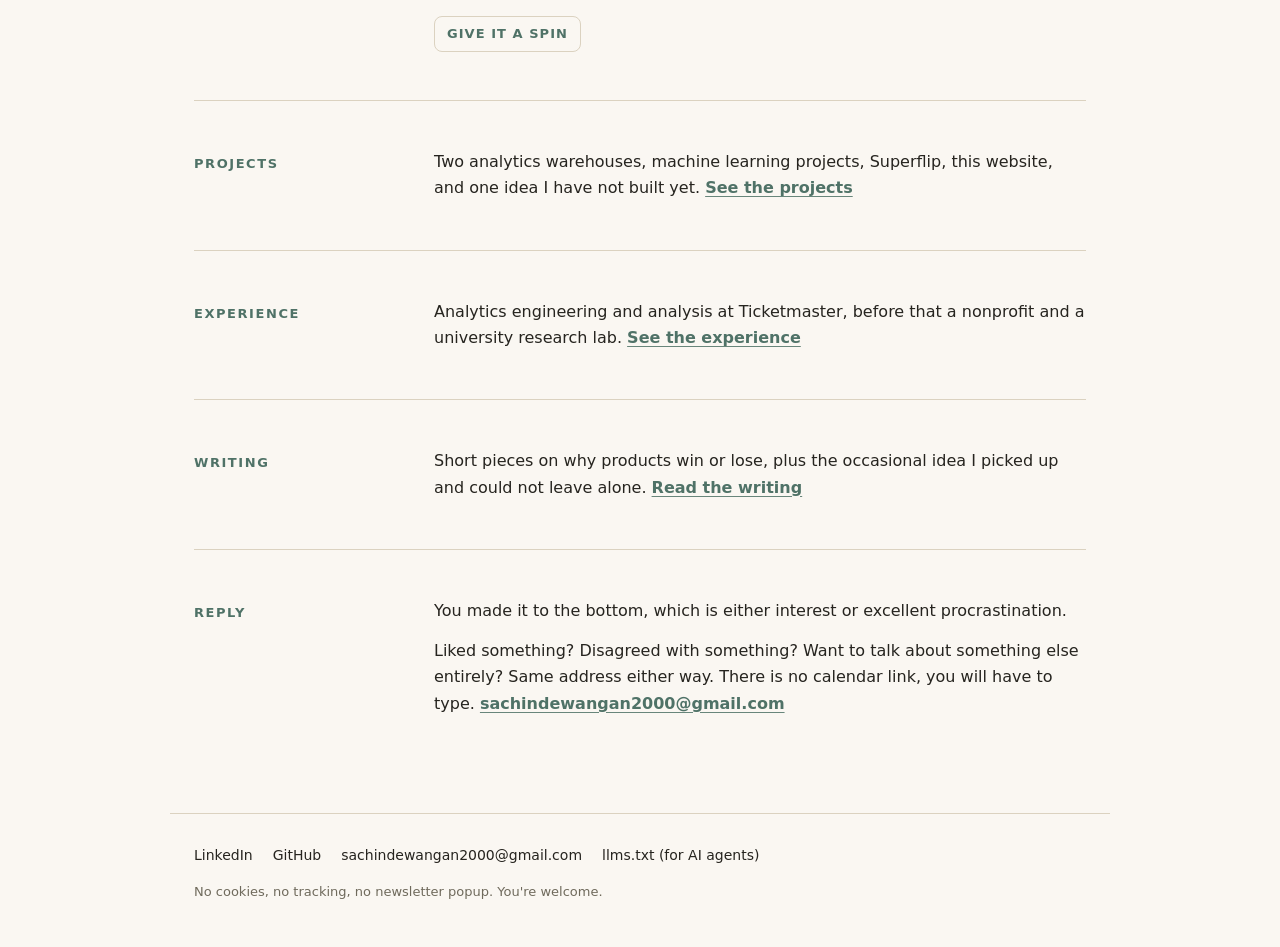
==== commit b4a13a11: "Superflip: the cube story gets a stopwatch" ====
--- a/index.html
+++ b/index.html
@@ -112,6 +112,7 @@
       <article class="interest cubes">
         <p>Somewhere in 8th grade I decided the Rubik's cube was a personal insult. Got
           the 3x3 down to about 30 seconds, then did the 4x4 and 5x5 too. None of this has ever been useful, which I notice hasn't stopped me from putting it on a website.</p>
+        <p>So I built it a stopwatch. <a href="https://sachindew27.github.io/superflip/" target="_blank" rel="noopener noreferrer">Superflip</a> is the same cube driven from the keyboard: real scrambles, a timer that starts on your first turn, and every solve kept. The one below does not keep time.</p>
         <div class="cube-slot" id="cube-slot">
           <img class="cube-poster" src="img/cube-poster.png" width="600" height="600"
                loading="lazy" decoding="async" alt="">
@@ -309,7 +310,7 @@
 
     <section class="teaser">
       <h2>Projects</h2>
-      <p>Two analytics warehouses, machine learning projects, this website, and one idea
+      <p>Two analytics warehouses, machine learning projects, Superflip, this website, and one idea
         I have not built yet. <a href="projects.html">See the projects</a></p>
     </section>
 
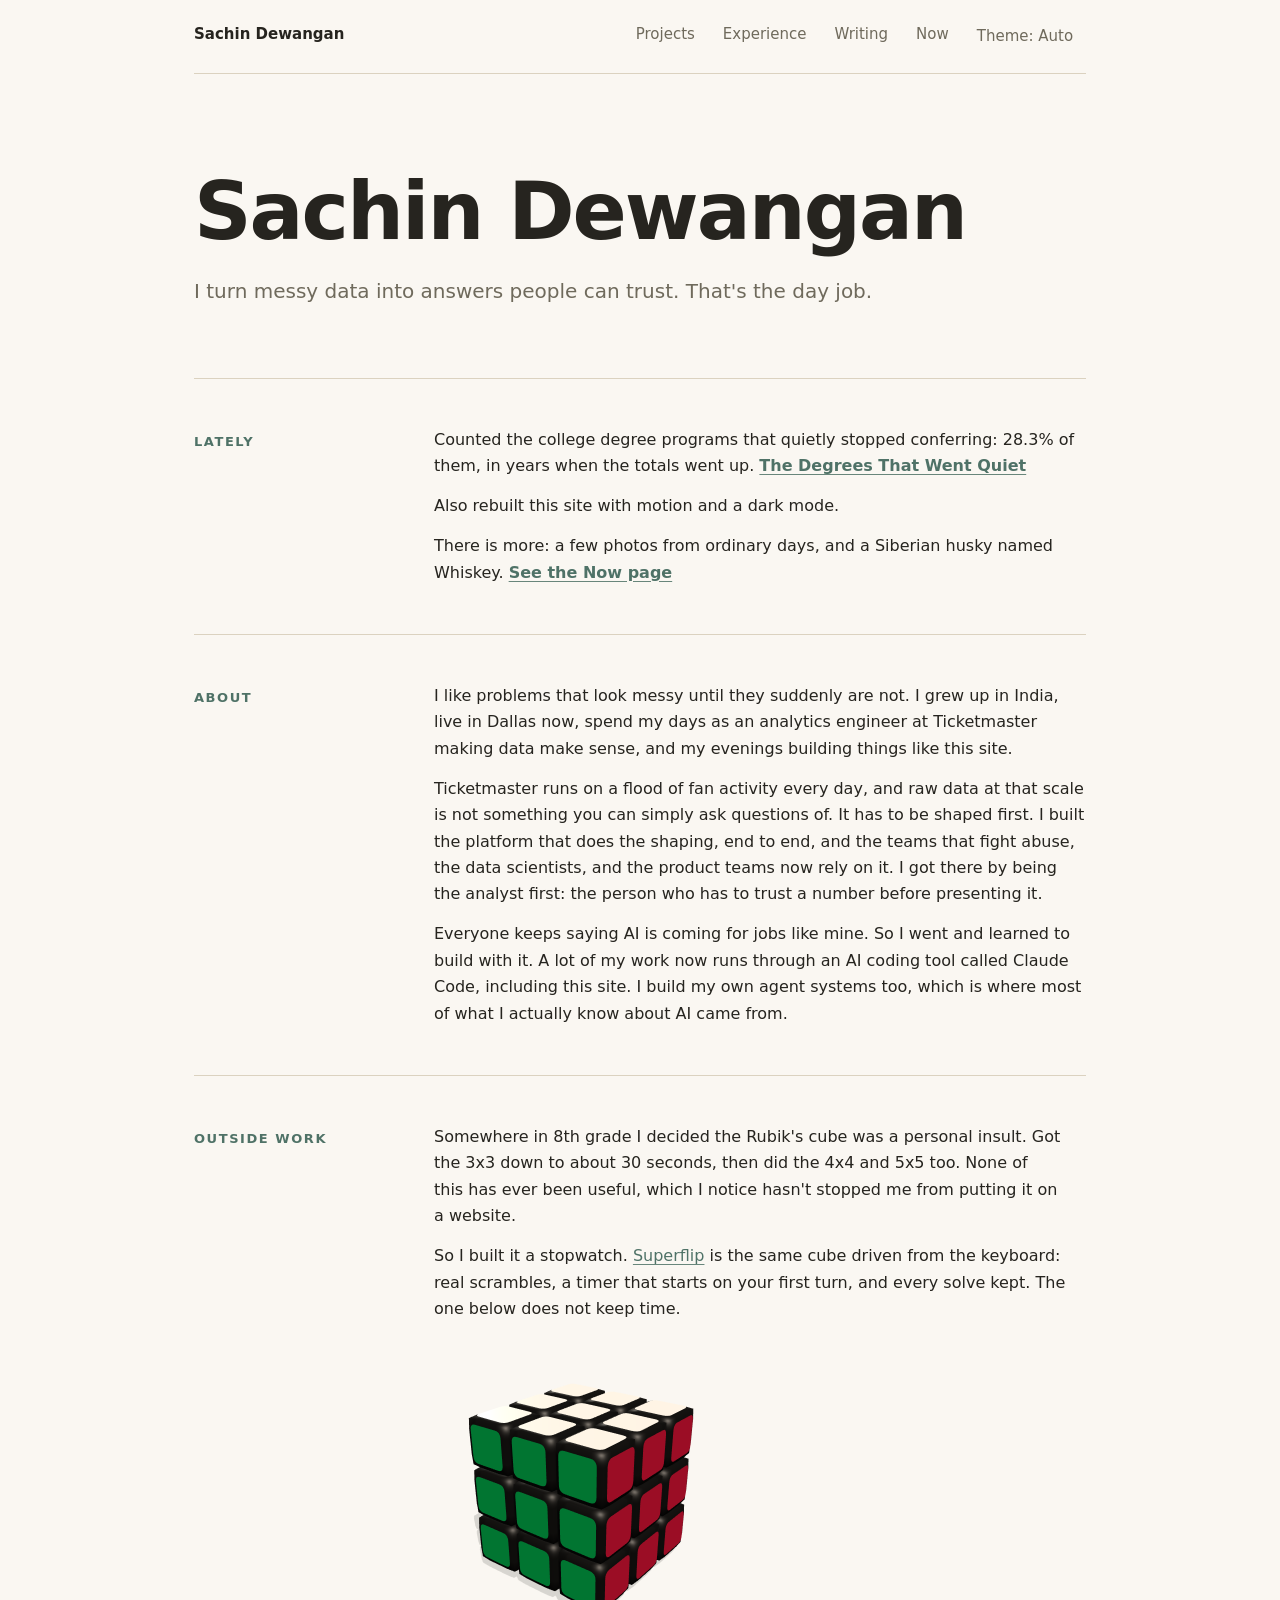
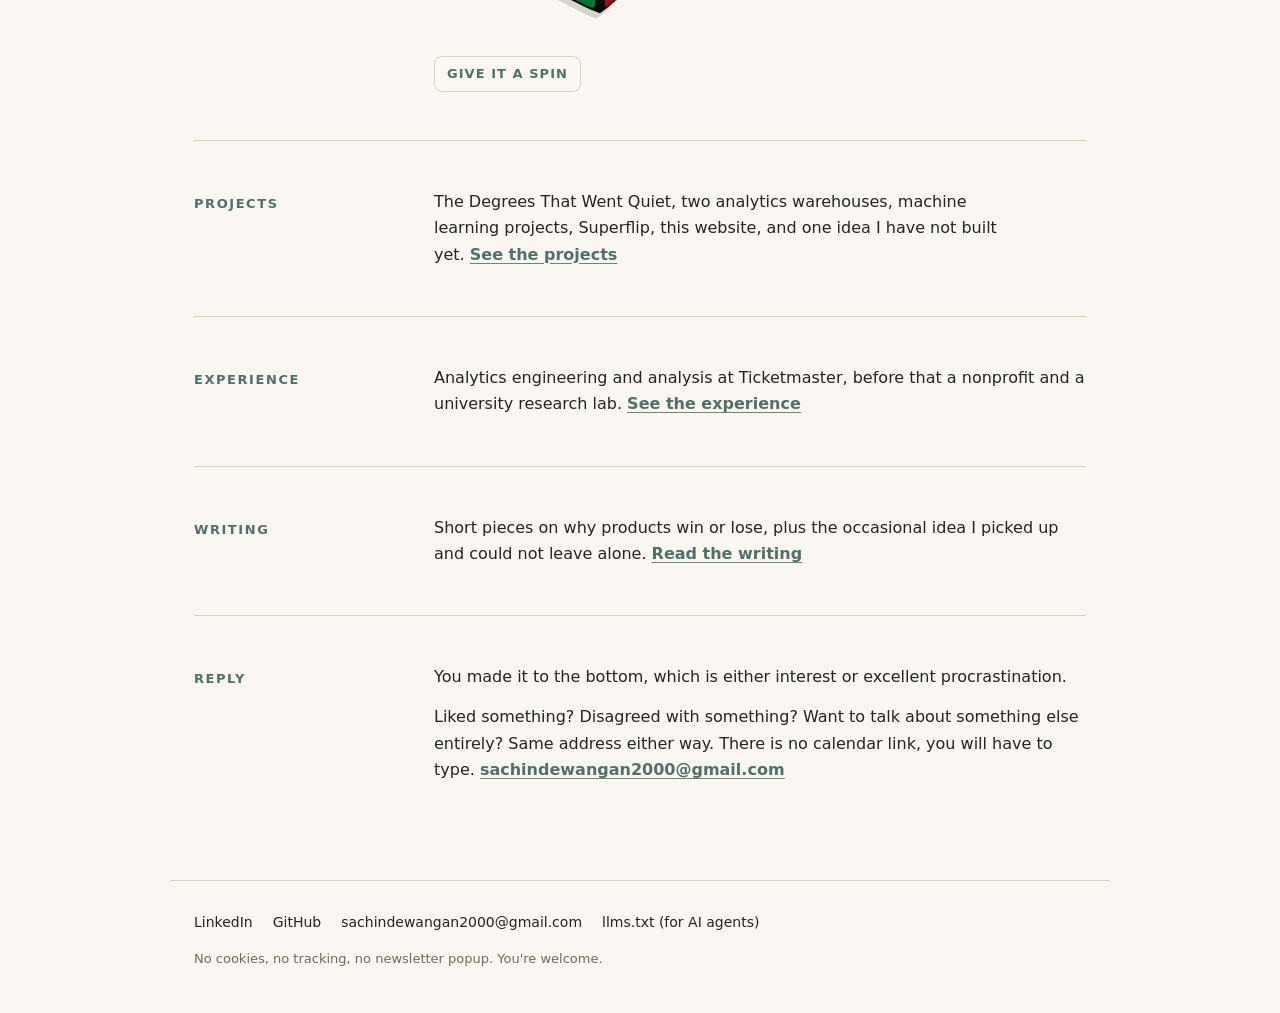
==== commit 7077c4dd: "Lead Projects with The Degrees That Went Quiet Counted the college degree programs that quietly stop" ====
--- a/index.html
+++ b/index.html
@@ -81,8 +81,10 @@
 
     <section class="now teaser">
       <h2>Lately</h2>
-      <p>Rebuilt this site with motion and a dark mode. The AI reviewers had opinions
-        again; the veto held.</p>
+      <p>Counted the college degree programs that quietly stopped conferring: 28.3% of
+        them, in years when the totals went up.
+        <a href="https://sachindew27.github.io/degrees-that-went-quiet/" target="_blank" rel="noopener noreferrer">The Degrees That Went Quiet</a></p>
+      <p>Also rebuilt this site with motion and a dark mode.</p>
       <p>There is more: a few photos from ordinary days, and a Siberian husky
         named Whiskey. <a href="now.html">See the Now page</a></p>
     </section>
@@ -310,7 +312,8 @@
 
     <section class="teaser">
       <h2>Projects</h2>
-      <p>Two analytics warehouses, machine learning projects, Superflip, this website, and one idea
+      <p>The Degrees That Went Quiet, two analytics warehouses, machine learning
+        projects, Superflip, this website, and one idea
         I have not built yet. <a href="projects.html">See the projects</a></p>
     </section>
 
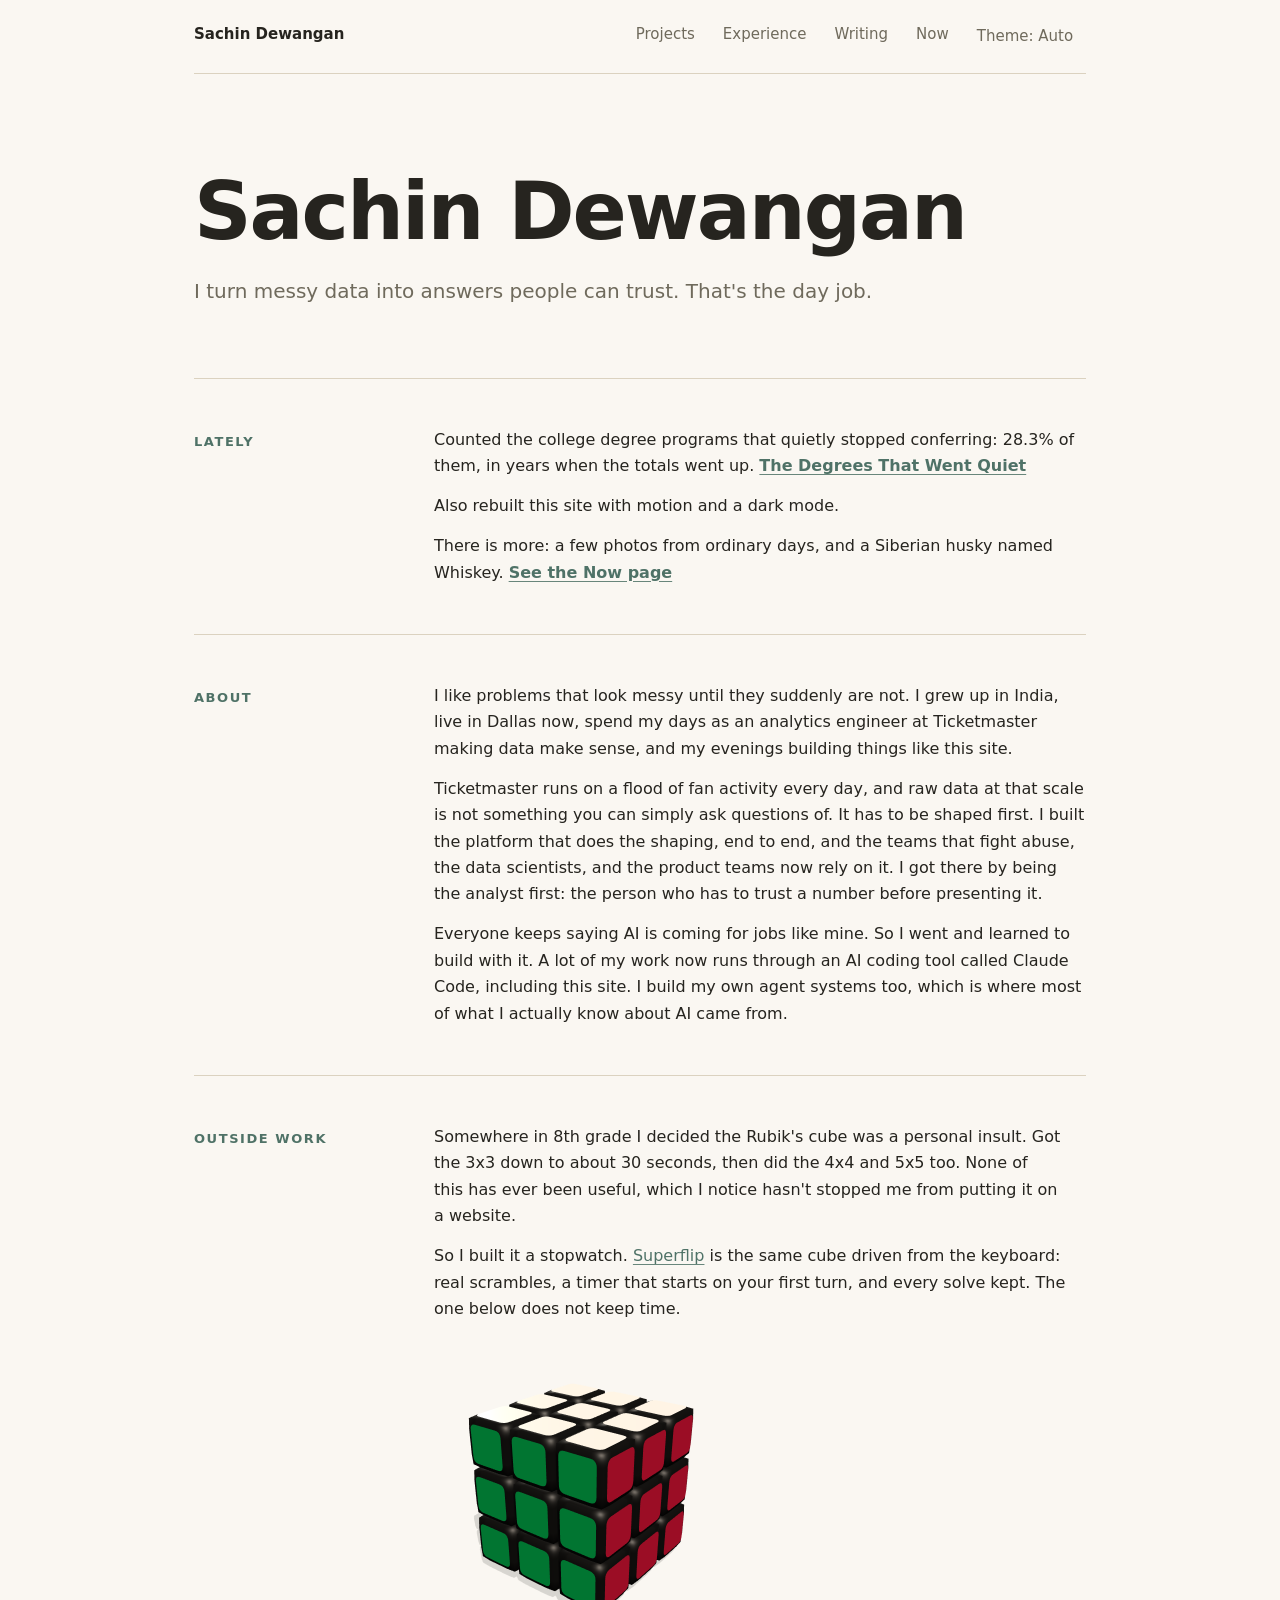
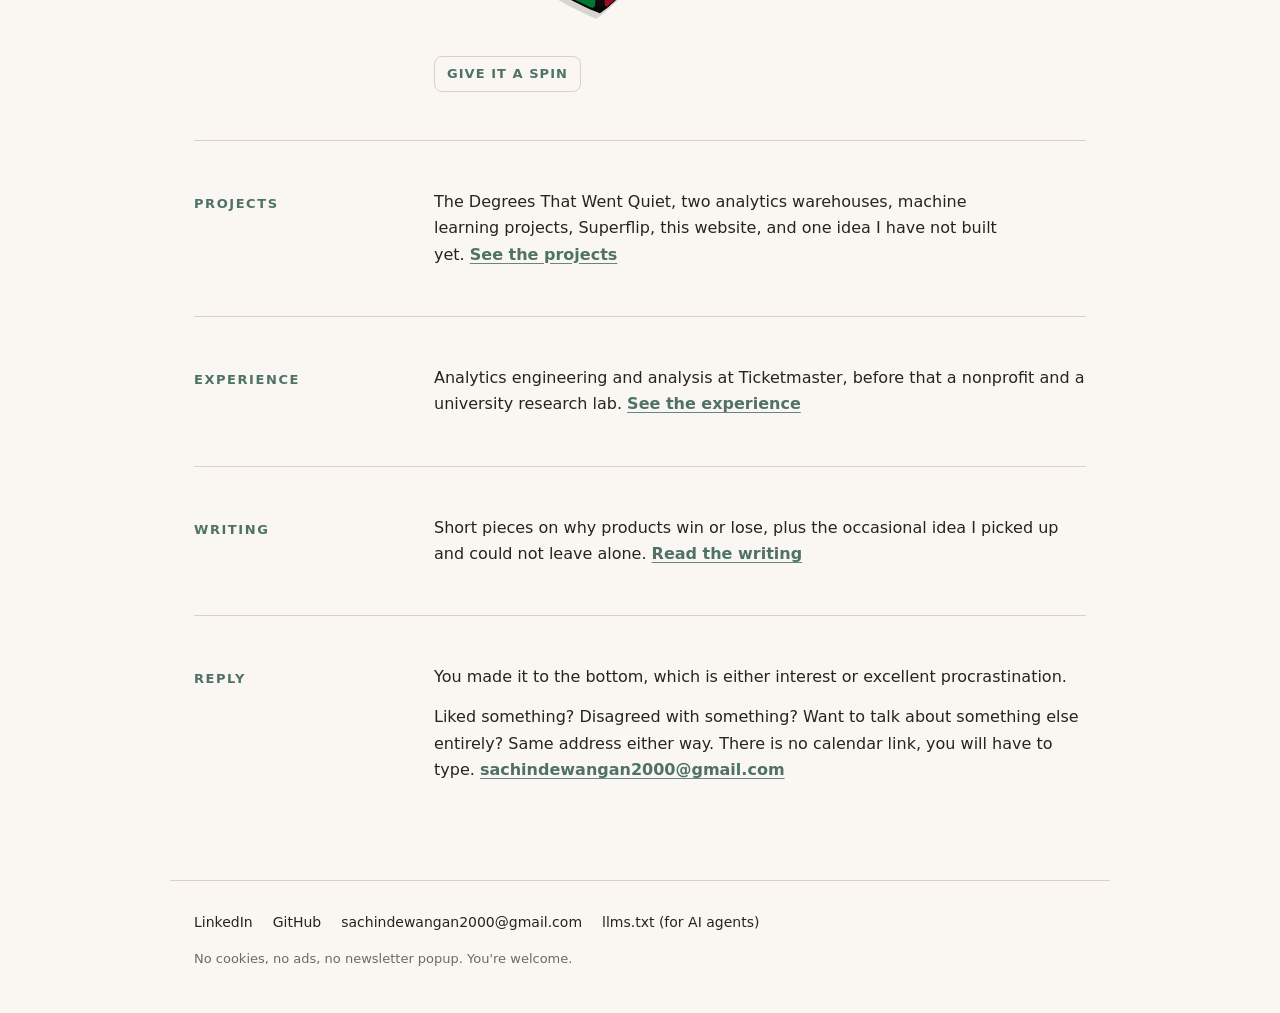
==== commit fca03489: "Add cookieless page counting Cloudflare Web Analytics beacon on every page: no cookies, no localStor" ====
--- a/index.html
+++ b/index.html
@@ -347,8 +347,9 @@
       <a href="mailto:sachindewangan2000@gmail.com">sachindewangan2000@gmail.com</a>
       <a href="llms.txt" target="_blank" rel="noopener noreferrer">llms.txt (for AI agents)</a>
     </p>
-    <p class="quip">No cookies, no tracking, no newsletter popup. You're welcome.</p>
+    <p class="quip">No cookies, no ads, no newsletter popup. You're welcome.</p>
   </footer>
 
+  <script defer src='https://static.cloudflareinsights.com/beacon.min.js' data-cf-beacon='{"token": "39bd2064e6d049cc953d9f4d8ce1fdd3"}'></script>
 </body>
 </html>
